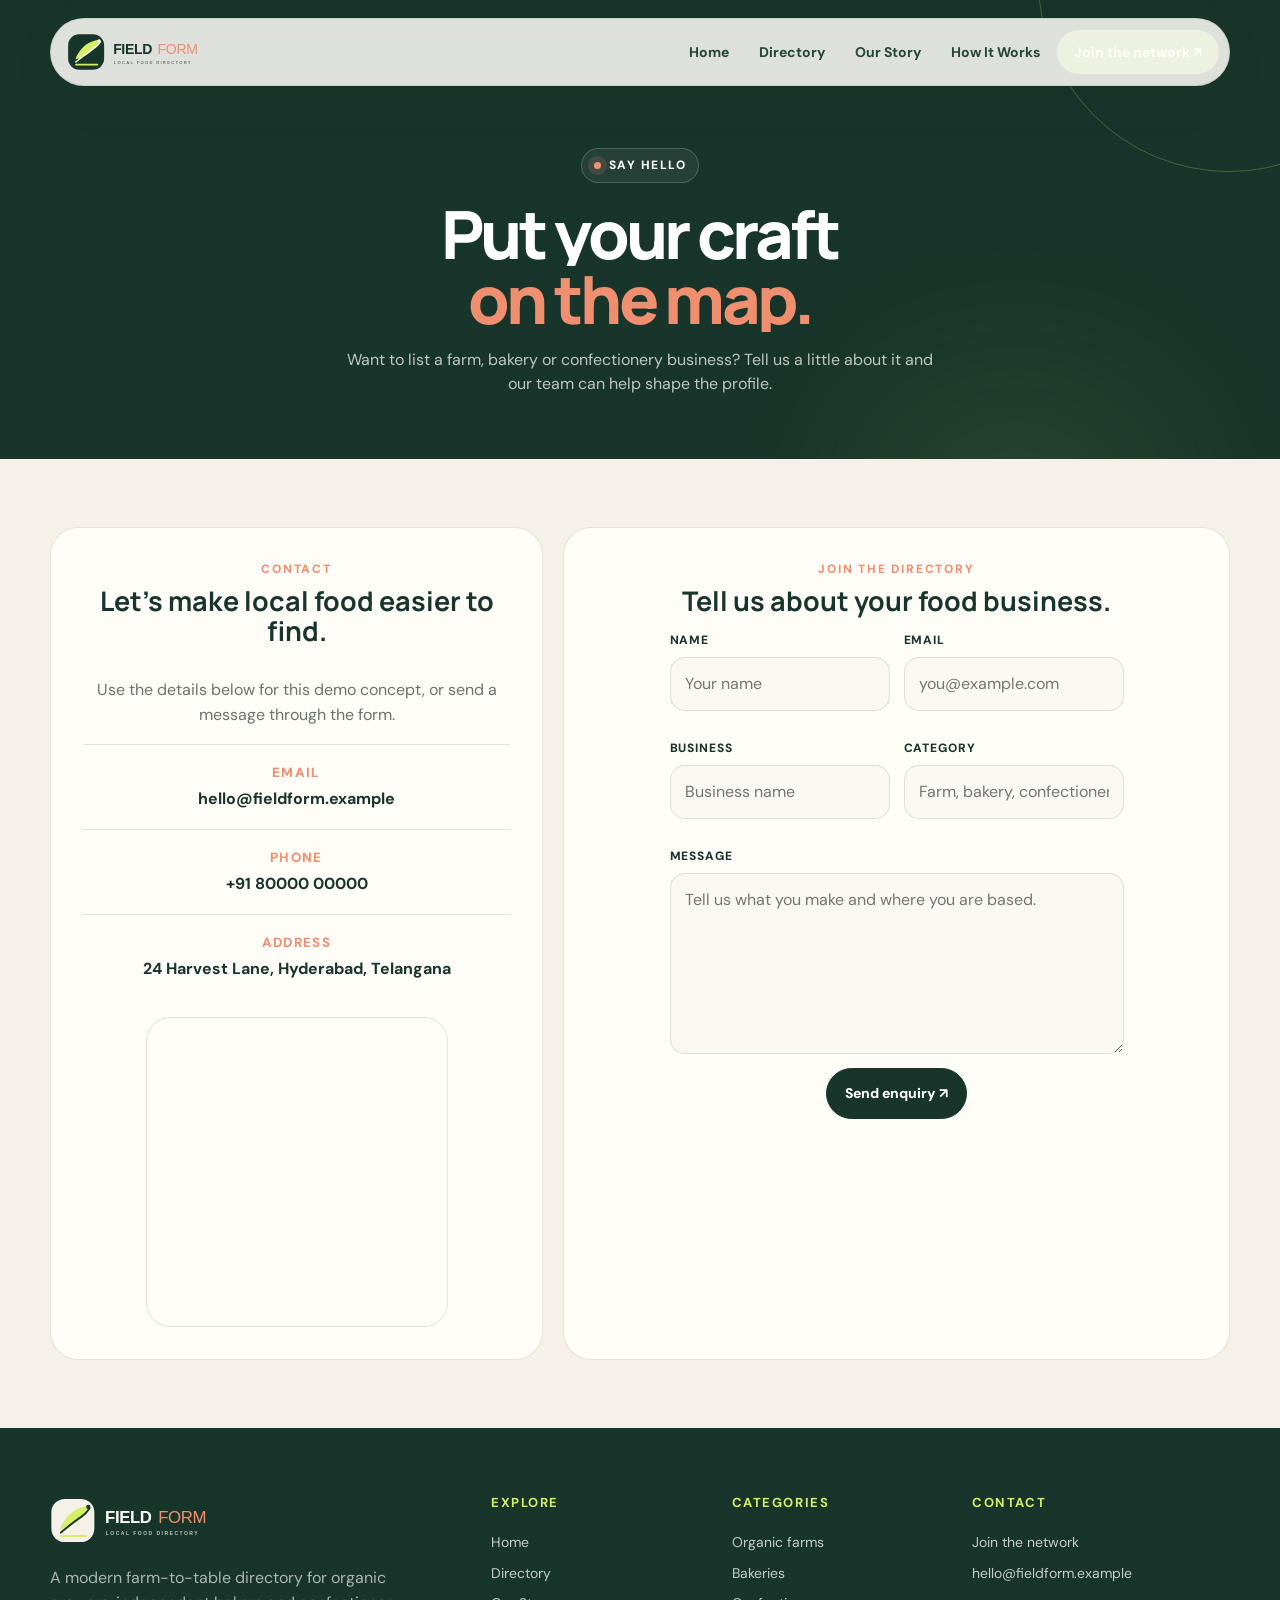
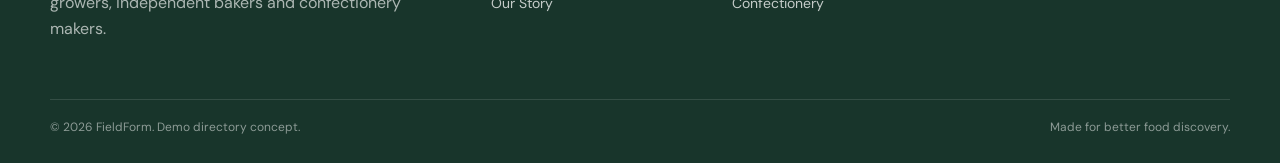
==== contact.html @ d1b9632f "first commit" ====
<!doctype html><html lang="en"><head><meta charset="utf-8"><meta name="viewport" content="width=device-width,initial-scale=1"><title>Contact — FieldForm</title><link rel="icon" href="assets/favicon.svg"><link rel="stylesheet" href="assets/css/style.css"></head><body><div class="progress"><span></span></div><nav class="nav"><a class="brand" href="index.html"><img src="assets/logo-nav.svg" alt="FieldForm — Local Food Directory"></a><div class="links"><a href="index.html">Home</a><a href="directory.html">Directory</a><a href="story.html">Our Story</a><a href="workflow.html">How It Works</a><a class="nav-cta active" href="contact.html">Join the network ↗</a></div><button class="menu">☰</button><div class="mobile-menu"><a href="index.html">Home</a><a href="directory.html">Directory</a><a href="story.html">Our Story</a><a href="workflow.html">How It Works</a><a href="contact.html">Join the network ↗</a></div></nav><header class="page-hero"><div class="wrap"><div class="eyebrow"><i></i> Say hello</div><h1><span class="line"><span class="word">Put your</span> <span class="word">craft</span></span><span class="line"><span class="word accent">on the map.</span></span></h1><p>Want to list a farm, bakery or confectionery business? Tell us a little about it and our team can help shape the profile.</p></div></header><main><section><div class="wrap contact-grid"><div class="contact-info reveal from-left"><div class="kicker">Contact</div><h2>Let's make local food easier to find.</h2><p>Use the details below for this demo concept, or send a message through the form.</p><div class="contact-item"><small>Email</small><strong>hello@fieldform.example</strong></div><div class="contact-item"><small>Phone</small><strong>+91 80000 00000</strong></div><div class="contact-item"><small>Address</small><strong>24 Harvest Lane, Hyderabad, Telangana</strong></div><div class="map"><iframe title="Map" src="https://www.openstreetmap.org/export/embed.html?bbox=78.390%2C17.370%2C78.510%2C17.470&amp;layer=mapnik"></iframe></div></div><div class="form reveal from-right"><div class="kicker">Join the directory</div><h2>Tell us about your food business.</h2><form data-demo><div class="form-grid"><div class="field"><label>Name</label><input required placeholder="Your name"></div><div class="field"><label>Email</label><input type="email" required placeholder="you@example.com"></div><div class="field"><label>Business</label><input required placeholder="Business name"></div><div class="field"><label>Category</label><input required placeholder="Farm, bakery, confectionery"></div><div class="field full"><label>Message</label><textarea rows="6" required placeholder="Tell us what you make and where you are based."></textarea></div></div><button class="btn btn-primary" type="submit">Send enquiry ↗</button><div class="form-note">Thanks — your demo enquiry has been captured.</div></form></div></div></div></section></main><footer class="footer"><div class="wrap footer-grid"><div><img class="footer-logo" src="assets/logo-footer.svg" alt="FieldForm — Local Food Directory"><p>A modern farm-to-table directory for organic growers, independent bakers and confectionery makers.</p></div><div><h3>Explore</h3><a href="index.html">Home</a><a href="directory.html">Directory</a><a href="story.html">Our Story</a></div><div><h3>Categories</h3><a href="directory.html">Organic farms</a><a href="directory.html">Bakeries</a><a href="directory.html">Confectionery</a></div><div><h3>Contact</h3><a href="contact.html">Join the network</a><a href="mailto:hello@fieldform.example">hello@fieldform.example</a></div></div><div class="wrap footer-bottom"><span>© 2026 FieldForm. Demo directory concept.</span><span>Made for better food discovery.</span></div></footer><script src="assets/js/app.js"></script></body></html>
---- assets/css/style.css ----
@import url('https://fonts.googleapis.com/css2?family=DM+Sans:wght@400;500;600;700&family=Manrope:wght@500;600;700;800&display=swap');
:root{--ink:#18352b;--ink2:#23463a;--paper:#f6f1e8;--paper2:#eee7da;--white:#fffdf8;--lime:#d7ef67;--coral:#ef8f70;--gold:#e5bd67;--muted:#68756d;--line:rgba(24,53,43,.13);--shadow:0 24px 70px rgba(28,48,39,.13);--radius:28px}*{box-sizing:border-box}html{scroll-behavior:smooth}body{margin:0;background:var(--paper);color:var(--ink);font-family:'DM Sans',sans-serif;font-size:16px;line-height:1.6;overflow-x:hidden}body:before{content:"";position:fixed;inset:0;pointer-events:none;opacity:.35;background-image:radial-gradient(rgba(24,53,43,.07) .7px,transparent .7px);background-size:14px 14px;z-index:-2}a{color:inherit;text-decoration:none}button,input,textarea{font:inherit}img{display:block;max-width:100%}.wrap{width:min(1180px,calc(100% - 40px));margin:auto}.progress{position:fixed;top:0;left:0;width:100%;height:3px;background:transparent;z-index:1000}.progress span{display:block;height:100%;width:0;background:var(--coral);transform-origin:left}.nav{position:fixed;top:18px;left:50%;transform:translateX(-50%);width:min(1180px,calc(100% - 28px));z-index:100;display:flex;align-items:center;justify-content:space-between;padding:9px 10px 9px 16px;background:rgba(255,253,248,.86);backdrop-filter:blur(18px);border:1px solid rgba(24,53,43,.1);border-radius:999px;box-shadow:0 14px 38px rgba(24,53,43,.1);transition:.35s ease}.nav.scrolled{top:10px;box-shadow:0 18px 45px rgba(24,53,43,.16)}.brand{display:flex;align-items:center;justify-content:flex-start;width:180px;height:48px;flex:none}.brand img{display:block;width:172px;height:39px;max-width:none;object-fit:contain;object-position:left center}.footer-logo{display:block;width:190px;height:auto;max-width:100%;object-fit:contain;margin-bottom:12px}.links{display:flex;align-items:center;gap:4px}.links a{position:relative;padding:10px 13px;border-radius:999px;font-size:14px;font-weight:700;color:var(--ink2);transition:.25s}.links a:after{content:"";position:absolute;left:14px;right:14px;bottom:5px;height:2px;background:var(--coral);transform:scaleX(0);transform-origin:center;transition:.25s}.links a:hover,.links a.active{background:#edf1df;color:var(--ink)}.links a:hover:after,.links a.active:after{transform:scaleX(1)}.nav-cta{background:var(--ink);color:var(--white)!important;padding:11px 17px!important}.nav-cta:hover{background:var(--coral)!important;color:#fff!important;transform:translateY(-2px)}.nav-cta:after{display:none}.menu{display:none;border:0;background:var(--ink);color:#fff;width:43px;height:43px;border-radius:50%;font-size:20px;cursor:pointer}.mobile-menu{display:none}.hero{min-height:760px;padding:150px 0 90px;position:relative;overflow:hidden}.hero-grid{display:grid;grid-template-columns:1.04fr .96fr;gap:70px;align-items:center}.eyebrow{display:inline-flex;align-items:center;gap:8px;padding:7px 12px;border:1px solid var(--line);border-radius:999px;background:rgba(255,255,255,.42);font-size:12px;font-weight:800;letter-spacing:.12em;text-transform:uppercase}.eyebrow i{width:7px;height:7px;border-radius:50%;background:var(--coral);box-shadow:0 0 0 6px rgba(239,143,112,.14);animation:pulse 1.8s infinite}.hero h1,.page-hero h1{font-family:Manrope,sans-serif;font-size:clamp(48px,6.1vw,82px);line-height:.98;letter-spacing:-.055em;margin:22px 0 22px;font-weight:800;max-width:720px}.hero h1 .line,.page-hero h1 .line{display:block;white-space:nowrap;overflow:hidden}.hero h1 .word,.page-hero h1 .word{display:inline-block;transform:translateY(115%) rotate(4deg);filter:blur(9px);animation:wordIn .9s cubic-bezier(.2,.75,.2,1) forwards}.hero h1 .word:nth-child(2){animation-delay:.1s}.hero h1 .word:nth-child(3){animation-delay:.2s}.hero h1 .word:nth-child(4){animation-delay:.3s}.hero h1 .word:nth-child(5){animation-delay:.4s}.accent{color:var(--coral)}.hero-copy{max-width:560px;color:var(--muted);font-size:18px}.hero-actions{display:flex;gap:12px;flex-wrap:wrap;margin-top:28px}.btn{display:inline-flex;align-items:center;justify-content:center;gap:10px;padding:13px 18px;border-radius:999px;border:1px solid var(--ink);font-weight:800;font-size:14px;transition:.25s;cursor:pointer}.btn-primary{background:var(--ink);color:#fff}.btn-primary:hover{transform:translateY(-3px);box-shadow:0 15px 30px rgba(24,53,43,.2)}.btn-light{background:transparent}.btn-light:hover{background:var(--white);transform:translateY(-3px)}.hero-visual{position:relative;min-height:520px}.hero-photo{position:absolute;right:0;top:0;width:min(490px,100%);height:520px;border-radius:48% 48% 26px 26px;overflow:hidden;box-shadow:var(--shadow);transform:rotate(2deg);animation:float 5.5s ease-in-out infinite}.hero-photo img{width:100%;height:100%;object-fit:cover}.hero-photo:after{content:"";position:absolute;inset:0;background:linear-gradient(135deg,rgba(24,53,43,.03),rgba(24,53,43,.2))}.orbit{position:absolute;border:1px solid rgba(24,53,43,.2);border-radius:50%;pointer-events:none}.orbit.one{width:550px;height:210px;right:-45px;top:130px;transform:rotate(-25deg);animation:spin 16s linear infinite}.orbit.two{width:420px;height:170px;right:25px;top:170px;transform:rotate(28deg);animation:spinReverse 11s linear infinite}.dot{position:absolute;width:12px;height:12px;background:var(--lime);border-radius:50%;box-shadow:0 0 0 8px rgba(215,239,103,.16);animation:drift 4s ease-in-out infinite}.dot.d1{right:42px;top:75px}.dot.d2{left:38px;bottom:100px;background:var(--coral);animation-delay:1s}.float-card{position:absolute;background:rgba(255,253,248,.9);backdrop-filter:blur(14px);border:1px solid rgba(24,53,43,.12);border-radius:20px;padding:15px 17px;box-shadow:0 18px 50px rgba(24,53,43,.14);z-index:3;animation:popFloat 4.5s ease-in-out infinite}.fc1{left:-15px;top:105px}.fc2{right:-5px;bottom:40px;animation-delay:1.2s}.float-card small{display:block;color:var(--muted);font-size:11px;text-transform:uppercase;letter-spacing:.1em}.float-card strong{display:block;margin-top:2px;font-size:18px}.ticker{background:var(--ink);color:var(--white);overflow:hidden;border-block:1px solid rgba(255,255,255,.08)}.ticker-track{width:max-content;display:flex;gap:45px;padding:13px 0;animation:marquee 24s linear infinite;font-size:12px;font-weight:800;letter-spacing:.14em;text-transform:uppercase}.ticker-track span{color:var(--lime)}section{padding:100px 0}.section-head{display:flex;align-items:end;justify-content:space-between;gap:30px;margin-bottom:38px}.kicker{font-size:12px;text-transform:uppercase;letter-spacing:.15em;font-weight:800;color:var(--coral);margin-bottom:7px}.section-head h2{font-family:Manrope,sans-serif;font-size:clamp(28px,3vw,42px);line-height:1.08;letter-spacing:-.035em;margin:0;white-space:nowrap}.section-head p{max-width:430px;margin:0;color:var(--muted)}.bento{display:grid;grid-template-columns:1.1fr .9fr .9fr;gap:18px}.card{background:var(--white);border:1px solid var(--line);border-radius:var(--radius);overflow:hidden;box-shadow:0 12px 40px rgba(24,53,43,.07);transition:transform .35s,box-shadow .35s}.card:hover{transform:translateY(-8px);box-shadow:var(--shadow)}.feature{grid-row:span 2;min-height:570px;position:relative;color:#fff;background:var(--ink)}.feature img{width:100%;height:100%;object-fit:cover;opacity:.82;transition:transform .7s}.feature:hover img{transform:scale(1.06)}.feature-content{position:absolute;inset:auto 25px 24px}.feature-content h3{font-family:Manrope;font-size:32px;line-height:1.08;margin:6px 0 10px}.feature-content p{margin:0;max-width:430px;color:rgba(255,255,255,.78)}.mini{padding:22px;min-height:275px}.mini img{height:150px;width:100%;object-fit:cover;border-radius:18px;margin-bottom:18px}.mini h3{font-family:Manrope;font-size:22px;line-height:1.15;margin:0 0 7px}.mini p{margin:0;color:var(--muted);font-size:14px}.band{background:var(--paper2)}.stats{display:grid;grid-template-columns:repeat(4,1fr);gap:14px}.stat{padding:24px;background:var(--white);border:1px solid var(--line);border-radius:22px}.stat strong{font-family:Manrope;font-size:42px;display:block}.stat span{color:var(--muted);font-size:13px}.split{display:grid;grid-template-columns:.95fr 1.05fr;gap:65px;align-items:center}.split-photo{border-radius:36px;overflow:hidden;min-height:520px;box-shadow:var(--shadow)}.split-photo img{width:100%;height:100%;object-fit:cover}.split-copy h2{font-family:Manrope;font-size:clamp(30px,3.5vw,48px);line-height:1.05;margin:0 0 18px;letter-spacing:-.04em}.split-copy p{color:var(--muted);max-width:600px}.checks{display:grid;gap:13px;margin:25px 0}.check{display:flex;gap:12px;align-items:flex-start}.check b{width:26px;height:26px;border-radius:50%;background:var(--lime);display:grid;place-items:center;font-size:13px;flex:none}.directory-grid{display:grid;grid-template-columns:repeat(3,1fr);gap:18px}.producer{background:var(--white);border:1px solid var(--line);border-radius:24px;overflow:hidden;transition:.35s}.producer:hover{transform:translateY(-8px)}.producer img{width:100%;height:235px;object-fit:cover;transition:.6s}.producer:hover img{transform:scale(1.05)}.producer-body{padding:19px}.tag{display:inline-block;padding:5px 9px;border-radius:999px;background:#edf1df;font-size:11px;font-weight:800;text-transform:uppercase;letter-spacing:.08em}.producer h3{font-family:Manrope;font-size:22px;margin:12px 0 5px}.producer p{color:var(--muted);font-size:14px;margin:0 0 14px}.meta{display:flex;justify-content:space-between;font-size:12px;color:var(--muted);padding-top:13px;border-top:1px solid var(--line)}.page-hero{padding:165px 0 75px;background:var(--ink);color:#fff;position:relative;overflow:hidden}.page-hero:before{content:"";position:absolute;width:520px;height:520px;border:1px solid rgba(215,239,103,.25);border-radius:50%;right:-120px;top:-250px;animation:spin 20s linear infinite}.page-hero:after{content:"";position:absolute;width:280px;height:280px;background:var(--lime);filter:blur(100px);opacity:.14;right:12%;bottom:-180px}.page-hero h1{max-width:850px}.page-hero p{max-width:640px;color:rgba(255,255,255,.72);font-size:18px}.page-hero .eyebrow{color:#fff;border-color:rgba(255,255,255,.18);background:rgba(255,255,255,.06)}.process{display:grid;grid-template-columns:repeat(4,1fr);gap:15px}.step{position:relative;padding:28px;background:var(--white);border:1px solid var(--line);border-radius:24px;min-height:250px;transition:.35s}.step:hover{transform:translateY(-8px) rotate(-1deg)}.step-no{font-family:Manrope;font-size:50px;color:var(--coral);line-height:1}.step h3{font-family:Manrope;font-size:20px;margin:22px 0 7px}.step p{margin:0;color:var(--muted);font-size:14px}.contact-grid{display:grid;grid-template-columns:.85fr 1.15fr;gap:25px}.contact-info,.form{background:var(--white);border:1px solid var(--line);border-radius:28px;padding:32px}.contact-info h2,.form h2{font-family:Manrope;font-size:30px;line-height:1.1;margin:0 0 15px}.contact-info p{color:var(--muted)}.contact-item{padding:17px 0;border-top:1px solid var(--line)}.contact-item small{display:block;color:var(--coral);font-weight:800;text-transform:uppercase;letter-spacing:.1em}.contact-item strong{display:block;margin-top:3px}.form-grid{display:grid;grid-template-columns:1fr 1fr;gap:14px}.field{display:grid;gap:7px;margin-bottom:14px}.field.full{grid-column:1/-1}.field label{font-size:12px;font-weight:800;text-transform:uppercase;letter-spacing:.08em}.field input,.field textarea{width:100%;border:1px solid var(--line);background:#faf8f2;border-radius:15px;padding:13px 14px;outline:none;color:var(--ink)}.field input:focus,.field textarea:focus{border-color:var(--coral);box-shadow:0 0 0 4px rgba(239,143,112,.12)}.map{margin-top:18px;border-radius:24px;overflow:hidden;border:1px solid var(--line);height:310px}.map iframe{width:100%;height:100%;border:0}.footer{background:var(--ink);color:#fff;padding:65px 0 25px}.footer-grid{display:grid;grid-template-columns:1.4fr .7fr .7fr .9fr;gap:40px}.footer-logo{width:175px}.footer p{color:rgba(255,255,255,.64);max-width:360px}.footer h3{font-size:13px;text-transform:uppercase;letter-spacing:.12em;color:var(--lime);margin:0 0 14px}.footer a{display:block;color:rgba(255,255,255,.75);padding:4px 0;font-size:14px}.footer a:hover{color:#fff}.footer-bottom{border-top:1px solid rgba(255,255,255,.12);margin-top:42px;padding-top:18px;display:flex;justify-content:space-between;color:rgba(255,255,255,.5);font-size:12px}.reveal{opacity:0;transform:translateY(28px);transition:opacity .75s ease,transform .75s cubic-bezier(.2,.7,.2,1)}.reveal.show{opacity:1;transform:none}.from-left{transform:translateX(-40px)}.from-right{transform:translateX(40px)}.show.from-left,.show.from-right{transform:none}.pop{animation:popIn .7s cubic-bezier(.2,.75,.2,1) both}.form-note{display:none;padding:11px 13px;background:#edf1df;border-radius:13px;margin-top:12px;font-size:13px}.form-note.show{display:block}@keyframes wordIn{to{transform:none;filter:none}}@keyframes float{0%,100%{transform:rotate(2deg) translateY(0)}50%{transform:rotate(0deg) translateY(-13px)}}@keyframes popFloat{0%,100%{transform:translateY(0) rotate(-1deg)}50%{transform:translateY(-11px) rotate(1deg)}}@keyframes drift{0%,100%{transform:translate(0,0)}50%{transform:translate(-22px,20px)}}@keyframes spin{to{transform:rotate(335deg)}}@keyframes spinReverse{to{transform:rotate(-332deg)}}@keyframes marquee{to{transform:translateX(-50%)}}@keyframes pulse{50%{box-shadow:0 0 0 11px rgba(239,143,112,.03)}}@keyframes popIn{from{opacity:0;transform:translateY(20px) scale(.94)}to{opacity:1;transform:none}}@media(max-width:950px){.links{display:none}.menu{display:block}.nav.open{border-radius:25px}.mobile-menu{display:none;position:absolute;top:68px;left:0;right:0;background:rgba(255,253,248,.97);backdrop-filter:blur(18px);padding:10px;border:1px solid var(--line);border-radius:22px;box-shadow:var(--shadow)}.mobile-menu.open{display:block}.mobile-menu a{display:block;padding:12px 14px;border-radius:13px;font-weight:700}.mobile-menu a:hover{background:#edf1df}.hero{padding-top:135px}.hero-grid,.split,.contact-grid{grid-template-columns:1fr}.hero-visual{min-height:510px}.hero-photo{left:50%;right:auto;transform:translateX(-50%) rotate(1deg);width:min(520px,92vw)}.orbit.one{left:50%;right:auto;transform:translateX(-50%) rotate(-25deg)}.orbit.two{left:50%;right:auto;transform:translateX(-50%) rotate(28deg)}.bento{grid-template-columns:1fr 1fr}.feature{grid-row:auto;grid-column:1/-1;min-height:480px}.directory-grid{grid-template-columns:1fr 1fr}.stats{grid-template-columns:1fr 1fr}.process{grid-template-columns:1fr 1fr}.footer-grid{grid-template-columns:1fr 1fr}.section-head{align-items:flex-start;flex-direction:column}.section-head h2{white-space:normal}}@media(max-width:620px){.wrap{width:min(100% - 26px,1180px)}.nav{top:9px}.brand img{width:128px}.hero{padding:120px 0 60px;min-height:auto}.hero h1,.page-hero h1{font-size:clamp(39px,12vw,58px);letter-spacing:-.05em}.hero h1 .line,.page-hero h1 .line{white-space:normal}.hero-copy{font-size:16px}.hero-visual{min-height:430px;margin-top:15px}.hero-photo{height:420px}.float-card{padding:11px 12px}.fc1{left:0;top:65px}.fc2{right:0;bottom:25px}.ticker-track{font-size:10px}.bento,.directory-grid,.stats,.process,.form-grid{grid-template-columns:1fr}.feature{min-height:410px}.mini{min-height:auto}.section-head h2{font-size:30px}.section-head p{font-size:14px}.split-photo{min-height:390px}.page-hero{padding:135px 0 65px}.page-hero h1{max-width:100%}.page-hero p{font-size:16px}.contact-info,.form{padding:23px}.footer-grid{grid-template-columns:1fr 1fr;gap:25px}.footer-grid>div:first-child{grid-column:1/-1}.footer-bottom{flex-direction:column;gap:7px}.footer-logo{width:150px}}
@media(prefers-reduced-motion:reduce){*,*:before,*:after{animation-duration:.01ms!important;animation-iteration-count:1!important;scroll-behavior:auto!important;transition-duration:.01ms!important}}

/* FINAL REFINEMENT — centered composition, compact non-home pages, safe typography */
.brand{display:flex;align-items:center;flex:0 0 auto;min-width:0}.brand img{width:156px;height:38px;display:block;object-fit:contain}.footer-logo{width:178px;height:auto;display:block;object-fit:contain}
.nav{gap:18px}.links{min-width:0}.links a{white-space:nowrap}
.hero h1,.page-hero h1{overflow:visible;max-width:100%;word-break:normal;overflow-wrap:normal}
.hero h1 .line,.page-hero h1 .line{display:block;white-space:nowrap}
/* Keep all non-home hero copy visually compact and centered */
.page-hero{text-align:center;padding:148px 0 62px}.page-hero .wrap{display:flex;flex-direction:column;align-items:center}.page-hero .eyebrow{margin-inline:auto}.page-hero h1{font-size:clamp(42px,5.2vw,70px);line-height:.98;max-width:760px;margin:18px auto 16px}.page-hero p{font-size:16px;line-height:1.55;margin:0 auto;max-width:600px}
.page-hero:before{width:380px;height:380px;right:-140px;top:-210px}.page-hero:after{width:220px;height:220px}
/* Center all non-home content while keeping form controls practical */
body:not(:has(.hero)) main{text-align:center}body:not(:has(.hero)) .section-head{justify-content:center;align-items:center;flex-direction:column;text-align:center;gap:10px;margin-bottom:30px}body:not(:has(.hero)) .section-head h2{white-space:nowrap;font-size:clamp(24px,2.6vw,34px)}body:not(:has(.hero)) .section-head p{max-width:560px;text-align:center;font-size:14px}
body:not(:has(.hero)) .producer-body{text-align:center}.producer-body .meta{justify-content:center;gap:24px}.producer h3{font-size:20px}.producer p{max-width:330px;margin:0 auto 14px}
body:not(:has(.hero)) .step{text-align:center}.step-no{display:block}.step p{max-width:270px;margin-inline:auto}
body:not(:has(.hero)) .contact-grid{text-align:center}.contact-info,.form{display:flex;flex-direction:column;align-items:center}.contact-info p{max-width:470px}.contact-item{width:100%}.form{width:100%}.form-grid{width:100%;text-align:left}.form .btn{align-self:center}.form h2,.contact-info h2{font-size:27px}
/* Smaller, consistent sections on non-home pages */
body:not(:has(.hero)) section{padding:68px 0}body:not(:has(.hero)) .contact-grid{gap:20px}body:not(:has(.hero)) .directory-grid{gap:16px}body:not(:has(.hero)) .producer img{height:210px}body:not(:has(.hero)) .process{gap:14px}
/* Home headings stay balanced rather than oversized */
.hero h1{font-size:clamp(46px,6vw,76px);line-height:.98}.hero-copy{max-width:560px}.hero-actions{display:flex;align-items:center;gap:10px;flex-wrap:wrap}
/* Prevent any text/card overflow */
h1,h2,h3,p,a,span,strong{overflow-wrap:break-word}.card,.producer,.step,.contact-info,.form{min-width:0}.card h3,.producer h3,.step h3,.section-head h2{overflow-wrap:normal;word-break:normal}
@media(max-width:950px){.brand img{width:145px;height:36px}.page-hero h1{font-size:clamp(40px,8vw,62px)}body:not(:has(.hero)) .section-head h2{white-space:normal}.page-hero .line{white-space:nowrap}}
@media(max-width:620px){.brand img{width:130px;height:34px}.footer-logo{width:158px}.nav{gap:8px;padding-left:12px}.page-hero{padding:125px 0 52px}.page-hero h1{font-size:clamp(36px,10.5vw,52px);line-height:1.02;max-width:100%}.page-hero .line{white-space:nowrap}.page-hero p{font-size:15px;max-width:330px}.page-hero:before{width:250px;height:250px;right:-130px;top:-130px}body:not(:has(.hero)) section{padding:54px 0}body:not(:has(.hero)) .section-head h2{font-size:26px}body:not(:has(.hero)) .section-head p{font-size:13px}.producer-body{padding:18px}.step{padding:23px}.contact-info,.form{padding:22px}}


/* Directory craft discovery */
.directory-discover{padding:72px 0;background:var(--paper2);border-top:1px solid var(--line)}
.center-head{align-items:center;text-align:center;justify-content:center;flex-direction:column;gap:10px;margin-bottom:28px}
.center-head h2{white-space:nowrap}
.center-head p{max-width:600px;text-align:center}
.craft-grid{display:grid;grid-template-columns:repeat(3,1fr);gap:16px}
.craft-card{position:relative;display:flex;flex-direction:column;justify-content:space-between;min-height:210px;padding:22px;background:var(--white);border:1px solid var(--line);border-radius:24px;box-shadow:0 10px 30px rgba(24,53,43,.06);overflow:hidden;transition:transform .35s ease,box-shadow .35s ease}
.craft-card:before{content:"";position:absolute;width:130px;height:130px;border-radius:50%;right:-48px;top:-48px;background:rgba(215,239,103,.32);transition:transform .5s ease}
.craft-card:hover{transform:translateY(-7px);box-shadow:var(--shadow)}
.craft-card:hover:before{transform:scale(1.45)}
.craft-icon{position:relative;z-index:1;width:40px;height:40px;border-radius:13px;display:grid;place-items:center;background:var(--ink);color:var(--lime);font:800 12px Manrope}
.craft-card div:nth-child(2){position:relative;z-index:1}
.craft-card span{display:block;margin:14px 0 5px;color:var(--coral);font-size:11px;font-weight:800;letter-spacing:.13em;text-transform:uppercase}
.craft-card h3{font:800 24px/1.12 Manrope;margin:0 0 7px;letter-spacing:-.025em}
.craft-card p{color:var(--muted);font-size:14px;line-height:1.5;margin:0;max-width:330px}
.craft-card>b{position:relative;z-index:1;align-self:flex-start;margin-top:16px;font-size:13px}
@media(max-width:900px){.brand{width:160px;height:44px}.brand img{width:154px;height:36px}}
@media(max-width:900px){.craft-grid{grid-template-columns:1fr 1fr}}
@media(max-width:620px){.brand{width:44px;height:44px}.brand img{width:39px;height:39px}.craft-grid{grid-template-columns:1fr}.directory-discover{padding:52px 0}.center-head h2{white-space:normal}}

/* Final logo lockup: symbol + FieldForm wordmark, never crop or overlap */
.brand img{width:188px;height:48px;max-width:100%;display:block;object-fit:contain;object-position:left center}
.footer-logo{width:215px;height:56px;max-width:100%;display:block;object-fit:contain;object-position:left center}
@media(max-width:620px){.brand img{width:158px;height:44px}.footer-logo{width:190px;height:52px}}
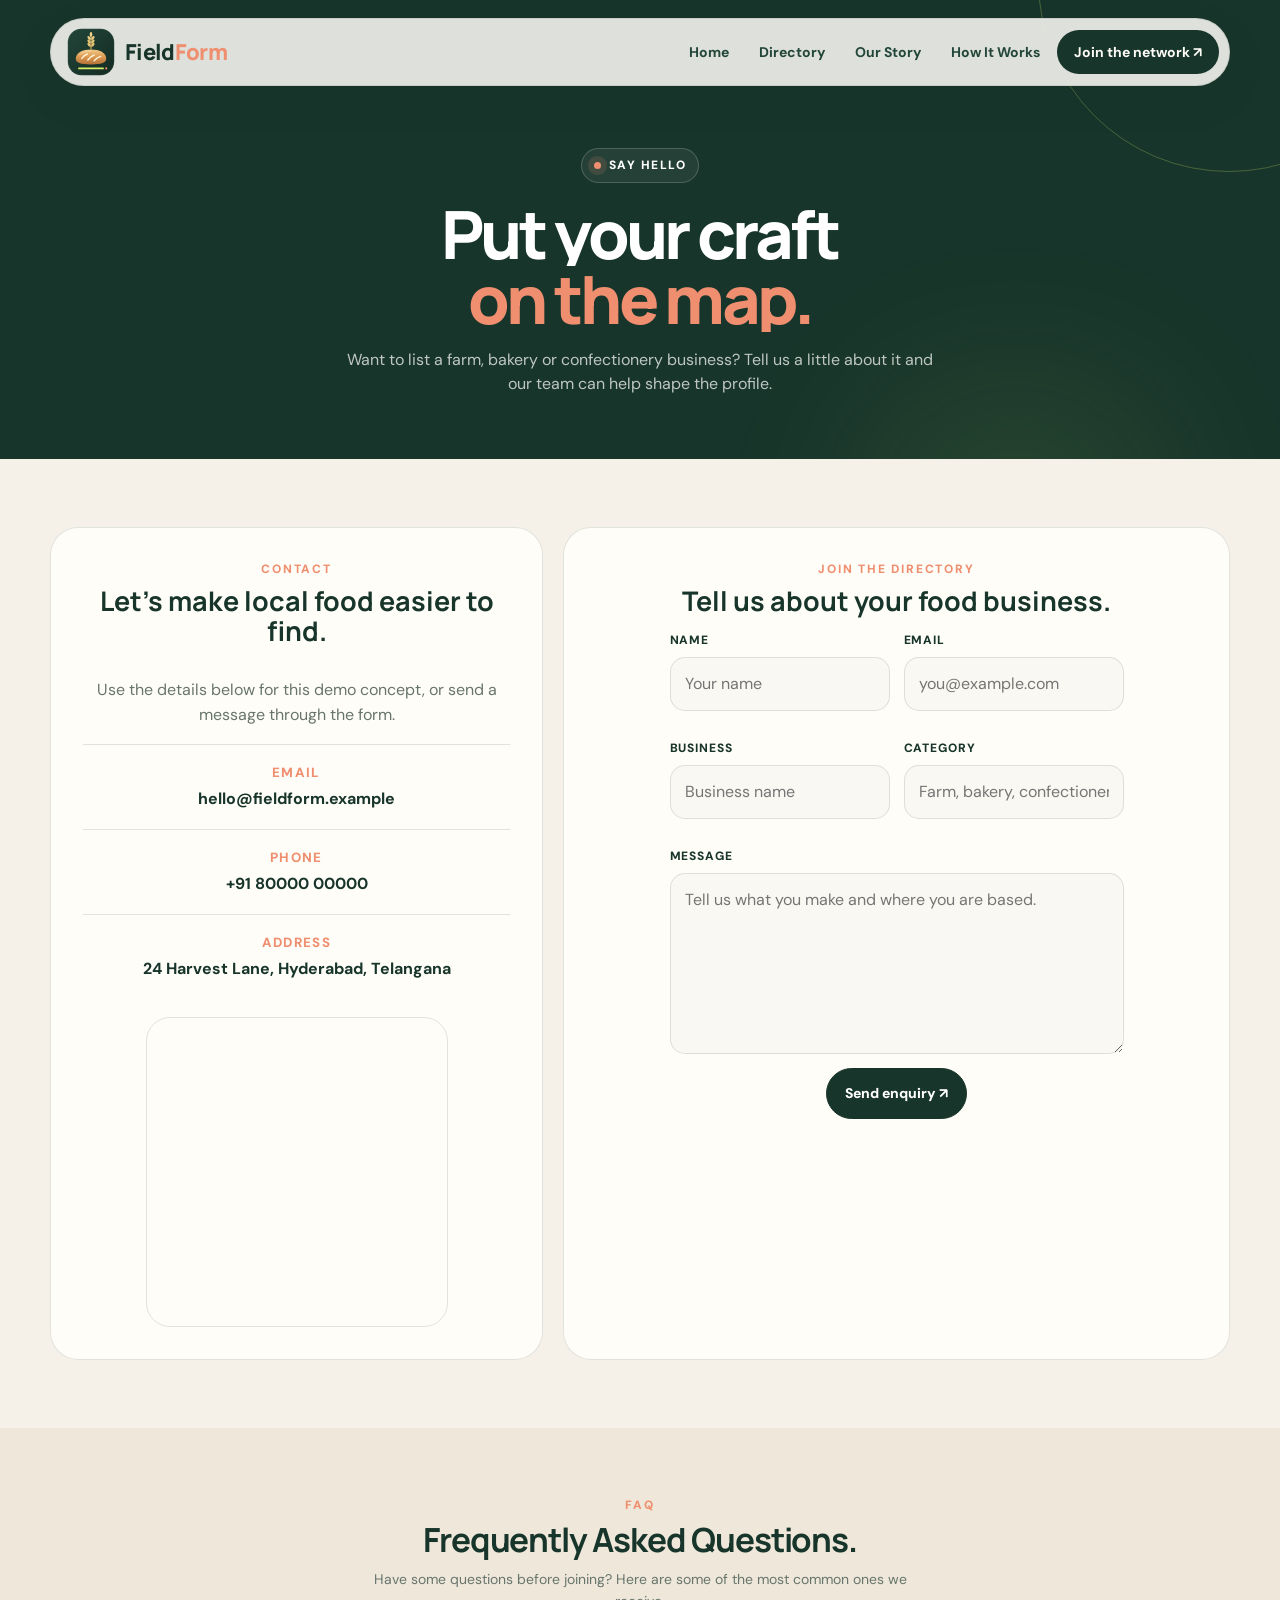
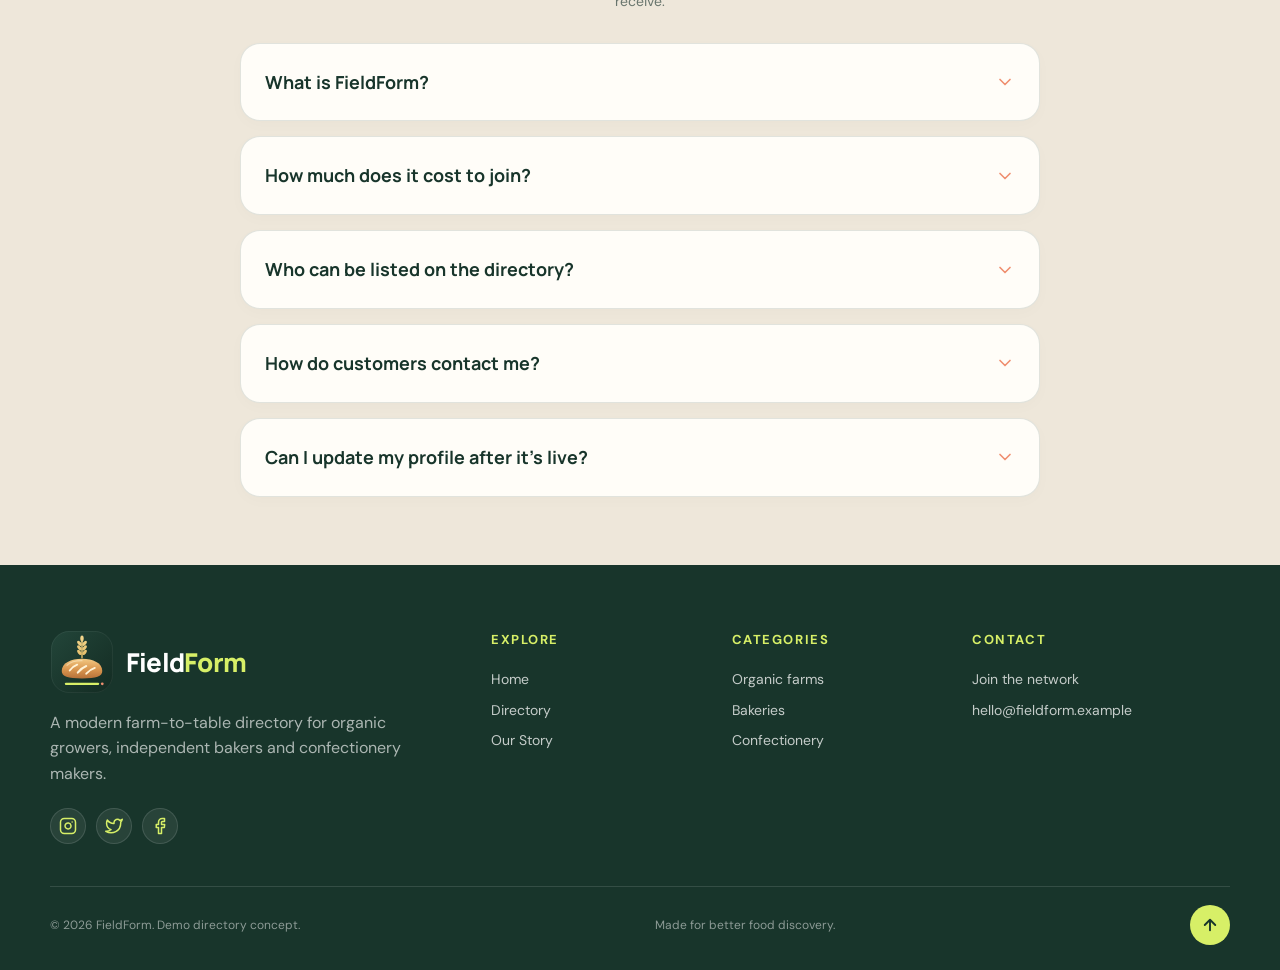
==== commit 39bc9bba: "second commit" ====
--- a/contact.html
+++ b/contact.html
@@ -1 +1 @@
-<!doctype html><html lang="en"><head><meta charset="utf-8"><meta name="viewport" content="width=device-width,initial-scale=1"><title>Contact — FieldForm</title><link rel="icon" href="assets/favicon.svg"><link rel="stylesheet" href="assets/css/style.css"></head><body><div class="progress"><span></span></div><nav class="nav"><a class="brand" href="index.html"><img src="assets/logo-nav.svg" alt="FieldForm — Local Food Directory"></a><div class="links"><a href="index.html">Home</a><a href="directory.html">Directory</a><a href="story.html">Our Story</a><a href="workflow.html">How It Works</a><a class="nav-cta active" href="contact.html">Join the network ↗</a></div><button class="menu">☰</button><div class="mobile-menu"><a href="index.html">Home</a><a href="directory.html">Directory</a><a href="story.html">Our Story</a><a href="workflow.html">How It Works</a><a href="contact.html">Join the network ↗</a></div></nav><header class="page-hero"><div class="wrap"><div class="eyebrow"><i></i> Say hello</div><h1><span class="line"><span class="word">Put your</span> <span class="word">craft</span></span><span class="line"><span class="word accent">on the map.</span></span></h1><p>Want to list a farm, bakery or confectionery business? Tell us a little about it and our team can help shape the profile.</p></div></header><main><section><div class="wrap contact-grid"><div class="contact-info reveal from-left"><div class="kicker">Contact</div><h2>Let's make local food easier to find.</h2><p>Use the details below for this demo concept, or send a message through the form.</p><div class="contact-item"><small>Email</small><strong>hello@fieldform.example</strong></div><div class="contact-item"><small>Phone</small><strong>+91 80000 00000</strong></div><div class="contact-item"><small>Address</small><strong>24 Harvest Lane, Hyderabad, Telangana</strong></div><div class="map"><iframe title="Map" src="https://www.openstreetmap.org/export/embed.html?bbox=78.390%2C17.370%2C78.510%2C17.470&amp;layer=mapnik"></iframe></div></div><div class="form reveal from-right"><div class="kicker">Join the directory</div><h2>Tell us about your food business.</h2><form data-demo><div class="form-grid"><div class="field"><label>Name</label><input required placeholder="Your name"></div><div class="field"><label>Email</label><input type="email" required placeholder="you@example.com"></div><div class="field"><label>Business</label><input required placeholder="Business name"></div><div class="field"><label>Category</label><input required placeholder="Farm, bakery, confectionery"></div><div class="field full"><label>Message</label><textarea rows="6" required placeholder="Tell us what you make and where you are based."></textarea></div></div><button class="btn btn-primary" type="submit">Send enquiry ↗</button><div class="form-note">Thanks — your demo enquiry has been captured.</div></form></div></div></div></section></main><footer class="footer"><div class="wrap footer-grid"><div><img class="footer-logo" src="assets/logo-footer.svg" alt="FieldForm — Local Food Directory"><p>A modern farm-to-table directory for organic growers, independent bakers and confectionery makers.</p></div><div><h3>Explore</h3><a href="index.html">Home</a><a href="directory.html">Directory</a><a href="story.html">Our Story</a></div><div><h3>Categories</h3><a href="directory.html">Organic farms</a><a href="directory.html">Bakeries</a><a href="directory.html">Confectionery</a></div><div><h3>Contact</h3><a href="contact.html">Join the network</a><a href="mailto:hello@fieldform.example">hello@fieldform.example</a></div></div><div class="wrap footer-bottom"><span>© 2026 FieldForm. Demo directory concept.</span><span>Made for better food discovery.</span></div></footer><script src="assets/js/app.js"></script></body></html>
+<!doctype html><html lang="en"><head><meta charset="utf-8"><meta name="viewport" content="width=device-width,initial-scale=1"><title>Contact — FieldForm</title><link rel="icon" href="assets/logo-mark.svg"><link rel="stylesheet" href="assets/css/style.css"></head><body><div class="progress"><span></span></div><nav class="nav"><a class="brand" href="index.html"><img src="assets/logo-mark.svg" alt="FieldForm — Local Food Directory"><span class="brand-name">Field<b>Form</b></span></a><div class="links"><a href="index.html">Home</a><a href="directory.html">Directory</a><a href="story.html">Our Story</a><a href="workflow.html">How It Works</a><a class="nav-cta active" href="contact.html">Join the network ↗</a></div><button class="menu">☰</button><div class="mobile-menu"><a href="index.html">Home</a><a href="directory.html">Directory</a><a href="story.html">Our Story</a><a href="workflow.html">How It Works</a><a href="contact.html">Join the network ↗</a></div></nav><header class="page-hero"><div class="wrap"><div class="eyebrow"><i></i> Say hello</div><h1><span class="line"><span class="word">Put your</span> <span class="word">craft</span></span><span class="line"><span class="word accent">on the map.</span></span></h1><p>Want to list a farm, bakery or confectionery business? Tell us a little about it and our team can help shape the profile.</p></div></header><main><section><div class="wrap contact-grid"><div class="contact-info reveal from-left"><div class="kicker">Contact</div><h2>Let's make local food easier to find.</h2><p>Use the details below for this demo concept, or send a message through the form.</p><div class="contact-item"><small>Email</small><strong>hello@fieldform.example</strong></div><div class="contact-item"><small>Phone</small><strong>+91 80000 00000</strong></div><div class="contact-item"><small>Address</small><strong>24 Harvest Lane, Hyderabad, Telangana</strong></div><div class="map"><iframe title="Map" src="https://www.openstreetmap.org/export/embed.html?bbox=78.390%2C17.370%2C78.510%2C17.470&amp;layer=mapnik"></iframe></div></div><div class="form reveal from-right"><div class="kicker">Join the directory</div><h2>Tell us about your food business.</h2><form data-demo><div class="form-grid"><div class="field"><label>Name</label><input required placeholder="Your name"></div><div class="field"><label>Email</label><input type="email" required placeholder="you@example.com"></div><div class="field"><label>Business</label><input required placeholder="Business name"></div><div class="field"><label>Category</label><input required placeholder="Farm, bakery, confectionery"></div><div class="field full"><label>Message</label><textarea rows="6" required placeholder="Tell us what you make and where you are based."></textarea></div></div><button class="btn btn-primary" type="submit">Send enquiry ↗</button><div class="form-note">Thanks — your demo enquiry has been captured.</div></form></div></div></div></section><section class="band"><div class="wrap"><div class="section-head reveal"><div><div class="kicker">FAQ</div><h2>Frequently Asked Questions.</h2></div><p>Have some questions before joining? Here are some of the most common ones we receive.</p></div><div class="faq-list reveal"><details class="faq-item"><summary>What is FieldForm? <svg class="faq-arrow" width="20" height="20" viewBox="0 0 24 24" fill="none" stroke="currentColor" stroke-width="2" stroke-linecap="round" stroke-linejoin="round"><path d="m6 9 6 6 6-6"/></svg></summary><div class="faq-content">FieldForm is a local food directory designed to connect shoppers with independent food producers like organic farmers, bakers, and confectioners.</div></details><details class="faq-item"><summary>How much does it cost to join? <svg class="faq-arrow" width="20" height="20" viewBox="0 0 24 24" fill="none" stroke="currentColor" stroke-width="2" stroke-linecap="round" stroke-linejoin="round"><path d="m6 9 6 6 6-6"/></svg></summary><div class="faq-content">Joining the directory as a producer is currently free for our beta launch. We want to help as many independent makers as possible.</div></details><details class="faq-item"><summary>Who can be listed on the directory? <svg class="faq-arrow" width="20" height="20" viewBox="0 0 24 24" fill="none" stroke="currentColor" stroke-width="2" stroke-linecap="round" stroke-linejoin="round"><path d="m6 9 6 6 6-6"/></svg></summary><div class="faq-content">We welcome organic farms, artisan bakeries, and small-batch confectioners who are committed to transparency and quality ingredients.</div></details><details class="faq-item"><summary>How do customers contact me? <svg class="faq-arrow" width="20" height="20" viewBox="0 0 24 24" fill="none" stroke="currentColor" stroke-width="2" stroke-linecap="round" stroke-linejoin="round"><path d="m6 9 6 6 6-6"/></svg></summary><div class="faq-content">Customers can reach out to you directly through the contact information provided on your dedicated profile page.</div></details><details class="faq-item"><summary>Can I update my profile after it's live? <svg class="faq-arrow" width="20" height="20" viewBox="0 0 24 24" fill="none" stroke="currentColor" stroke-width="2" stroke-linecap="round" stroke-linejoin="round"><path d="m6 9 6 6 6-6"/></svg></summary><div class="faq-content">Yes! You can email our team at any time to update your photos, product offerings, or operating hours.</div></details></div></div></section></main><footer class="footer"><div class="wrap footer-grid"><div><div class="footer-brand"><img class="footer-logo" src="assets/logo-mark.svg" alt="FieldForm — Local Food Directory"><span class="brand-name">Field<b>Form</b></span></div><p>A modern farm-to-table directory for organic growers, independent bakers and confectionery makers.</p><div class="social-links"><a href="#" aria-label="Instagram"><svg width="18" height="18" viewBox="0 0 24 24" fill="none" stroke="currentColor" stroke-width="2" stroke-linecap="round" stroke-linejoin="round"><rect x="2" y="2" width="20" height="20" rx="5" ry="5"></rect><path d="M16 11.37A4 4 0 1 1 12.63 8 4 4 0 0 1 16 11.37z"></path><line x1="17.5" y1="6.5" x2="17.51" y2="6.5"></line></svg></a><a href="#" aria-label="Twitter"><svg width="18" height="18" viewBox="0 0 24 24" fill="none" stroke="currentColor" stroke-width="2" stroke-linecap="round" stroke-linejoin="round"><path d="M23 3a10.9 10.9 0 0 1-3.14 1.53 4.48 4.48 0 0 0-7.86 3v1A10.66 10.66 0 0 1 3 4s-4 9 5 13a11.64 11.64 0 0 1-7 2c9 5 20 0 20-11.5a4.5 4.5 0 0 0-.08-.83A7.72 7.72 0 0 0 23 3z"></path></svg></a><a href="#" aria-label="Facebook"><svg width="18" height="18" viewBox="0 0 24 24" fill="none" stroke="currentColor" stroke-width="2" stroke-linecap="round" stroke-linejoin="round"><path d="M18 2h-3a5 5 0 0 0-5 5v3H7v4h3v8h4v-8h3.81l.39-4h-4.2V7a1 1 0 0 1 1-1h3z"></path></svg></a></div></div><div><h3>Explore</h3><a href="index.html">Home</a><a href="directory.html">Directory</a><a href="story.html">Our Story</a></div><div><h3>Categories</h3><a href="directory.html">Organic farms</a><a href="directory.html">Bakeries</a><a href="directory.html">Confectionery</a></div><div><h3>Contact</h3><a href="contact.html">Join the network</a><a href="mailto:hello@fieldform.example">hello@fieldform.example</a></div></div><div class="wrap footer-bottom"><span>© 2026 FieldForm. Demo directory concept.</span><span>Made for better food discovery.</span><button class="back-to-top" onclick="window.scrollTo({top: 0, behavior: 'smooth'})" aria-label="Drop to top"><svg width="18" height="18" viewBox="0 0 24 24" fill="none" stroke="currentColor" stroke-width="2.5" stroke-linecap="round" stroke-linejoin="round"><path d="M12 19V5M5 12l7-7 7 7"/></svg></button></div></footer><script src="assets/js/app.js"></script></body></html>
--- a/assets/css/style.css
+++ b/assets/css/style.css
@@ -1,5 +1,5 @@
 @import url('https://fonts.googleapis.com/css2?family=DM+Sans:wght@400;500;600;700&family=Manrope:wght@500;600;700;800&display=swap');
-:root{--ink:#18352b;--ink2:#23463a;--paper:#f6f1e8;--paper2:#eee7da;--white:#fffdf8;--lime:#d7ef67;--coral:#ef8f70;--gold:#e5bd67;--muted:#68756d;--line:rgba(24,53,43,.13);--shadow:0 24px 70px rgba(28,48,39,.13);--radius:28px}*{box-sizing:border-box}html{scroll-behavior:smooth}body{margin:0;background:var(--paper);color:var(--ink);font-family:'DM Sans',sans-serif;font-size:16px;line-height:1.6;overflow-x:hidden}body:before{content:"";position:fixed;inset:0;pointer-events:none;opacity:.35;background-image:radial-gradient(rgba(24,53,43,.07) .7px,transparent .7px);background-size:14px 14px;z-index:-2}a{color:inherit;text-decoration:none}button,input,textarea{font:inherit}img{display:block;max-width:100%}.wrap{width:min(1180px,calc(100% - 40px));margin:auto}.progress{position:fixed;top:0;left:0;width:100%;height:3px;background:transparent;z-index:1000}.progress span{display:block;height:100%;width:0;background:var(--coral);transform-origin:left}.nav{position:fixed;top:18px;left:50%;transform:translateX(-50%);width:min(1180px,calc(100% - 28px));z-index:100;display:flex;align-items:center;justify-content:space-between;padding:9px 10px 9px 16px;background:rgba(255,253,248,.86);backdrop-filter:blur(18px);border:1px solid rgba(24,53,43,.1);border-radius:999px;box-shadow:0 14px 38px rgba(24,53,43,.1);transition:.35s ease}.nav.scrolled{top:10px;box-shadow:0 18px 45px rgba(24,53,43,.16)}.brand{display:flex;align-items:center;justify-content:flex-start;width:180px;height:48px;flex:none}.brand img{display:block;width:172px;height:39px;max-width:none;object-fit:contain;object-position:left center}.footer-logo{display:block;width:190px;height:auto;max-width:100%;object-fit:contain;margin-bottom:12px}.links{display:flex;align-items:center;gap:4px}.links a{position:relative;padding:10px 13px;border-radius:999px;font-size:14px;font-weight:700;color:var(--ink2);transition:.25s}.links a:after{content:"";position:absolute;left:14px;right:14px;bottom:5px;height:2px;background:var(--coral);transform:scaleX(0);transform-origin:center;transition:.25s}.links a:hover,.links a.active{background:#edf1df;color:var(--ink)}.links a:hover:after,.links a.active:after{transform:scaleX(1)}.nav-cta{background:var(--ink);color:var(--white)!important;padding:11px 17px!important}.nav-cta:hover{background:var(--coral)!important;color:#fff!important;transform:translateY(-2px)}.nav-cta:after{display:none}.menu{display:none;border:0;background:var(--ink);color:#fff;width:43px;height:43px;border-radius:50%;font-size:20px;cursor:pointer}.mobile-menu{display:none}.hero{min-height:760px;padding:150px 0 90px;position:relative;overflow:hidden}.hero-grid{display:grid;grid-template-columns:1.04fr .96fr;gap:70px;align-items:center}.eyebrow{display:inline-flex;align-items:center;gap:8px;padding:7px 12px;border:1px solid var(--line);border-radius:999px;background:rgba(255,255,255,.42);font-size:12px;font-weight:800;letter-spacing:.12em;text-transform:uppercase}.eyebrow i{width:7px;height:7px;border-radius:50%;background:var(--coral);box-shadow:0 0 0 6px rgba(239,143,112,.14);animation:pulse 1.8s infinite}.hero h1,.page-hero h1{font-family:Manrope,sans-serif;font-size:clamp(48px,6.1vw,82px);line-height:.98;letter-spacing:-.055em;margin:22px 0 22px;font-weight:800;max-width:720px}.hero h1 .line,.page-hero h1 .line{display:block;white-space:nowrap;overflow:hidden}.hero h1 .word,.page-hero h1 .word{display:inline-block;transform:translateY(115%) rotate(4deg);filter:blur(9px);animation:wordIn .9s cubic-bezier(.2,.75,.2,1) forwards}.hero h1 .word:nth-child(2){animation-delay:.1s}.hero h1 .word:nth-child(3){animation-delay:.2s}.hero h1 .word:nth-child(4){animation-delay:.3s}.hero h1 .word:nth-child(5){animation-delay:.4s}.accent{color:var(--coral)}.hero-copy{max-width:560px;color:var(--muted);font-size:18px}.hero-actions{display:flex;gap:12px;flex-wrap:wrap;margin-top:28px}.btn{display:inline-flex;align-items:center;justify-content:center;gap:10px;padding:13px 18px;border-radius:999px;border:1px solid var(--ink);font-weight:800;font-size:14px;transition:.25s;cursor:pointer}.btn-primary{background:var(--ink);color:#fff}.btn-primary:hover{transform:translateY(-3px);box-shadow:0 15px 30px rgba(24,53,43,.2)}.btn-light{background:transparent}.btn-light:hover{background:var(--white);transform:translateY(-3px)}.hero-visual{position:relative;min-height:520px}.hero-photo{position:absolute;right:0;top:0;width:min(490px,100%);height:520px;border-radius:48% 48% 26px 26px;overflow:hidden;box-shadow:var(--shadow);transform:rotate(2deg);animation:float 5.5s ease-in-out infinite}.hero-photo img{width:100%;height:100%;object-fit:cover}.hero-photo:after{content:"";position:absolute;inset:0;background:linear-gradient(135deg,rgba(24,53,43,.03),rgba(24,53,43,.2))}.orbit{position:absolute;border:1px solid rgba(24,53,43,.2);border-radius:50%;pointer-events:none}.orbit.one{width:550px;height:210px;right:-45px;top:130px;transform:rotate(-25deg);animation:spin 16s linear infinite}.orbit.two{width:420px;height:170px;right:25px;top:170px;transform:rotate(28deg);animation:spinReverse 11s linear infinite}.dot{position:absolute;width:12px;height:12px;background:var(--lime);border-radius:50%;box-shadow:0 0 0 8px rgba(215,239,103,.16);animation:drift 4s ease-in-out infinite}.dot.d1{right:42px;top:75px}.dot.d2{left:38px;bottom:100px;background:var(--coral);animation-delay:1s}.float-card{position:absolute;background:rgba(255,253,248,.9);backdrop-filter:blur(14px);border:1px solid rgba(24,53,43,.12);border-radius:20px;padding:15px 17px;box-shadow:0 18px 50px rgba(24,53,43,.14);z-index:3;animation:popFloat 4.5s ease-in-out infinite}.fc1{left:-15px;top:105px}.fc2{right:-5px;bottom:40px;animation-delay:1.2s}.float-card small{display:block;color:var(--muted);font-size:11px;text-transform:uppercase;letter-spacing:.1em}.float-card strong{display:block;margin-top:2px;font-size:18px}.ticker{background:var(--ink);color:var(--white);overflow:hidden;border-block:1px solid rgba(255,255,255,.08)}.ticker-track{width:max-content;display:flex;gap:45px;padding:13px 0;animation:marquee 24s linear infinite;font-size:12px;font-weight:800;letter-spacing:.14em;text-transform:uppercase}.ticker-track span{color:var(--lime)}section{padding:100px 0}.section-head{display:flex;align-items:end;justify-content:space-between;gap:30px;margin-bottom:38px}.kicker{font-size:12px;text-transform:uppercase;letter-spacing:.15em;font-weight:800;color:var(--coral);margin-bottom:7px}.section-head h2{font-family:Manrope,sans-serif;font-size:clamp(28px,3vw,42px);line-height:1.08;letter-spacing:-.035em;margin:0;white-space:nowrap}.section-head p{max-width:430px;margin:0;color:var(--muted)}.bento{display:grid;grid-template-columns:1.1fr .9fr .9fr;gap:18px}.card{background:var(--white);border:1px solid var(--line);border-radius:var(--radius);overflow:hidden;box-shadow:0 12px 40px rgba(24,53,43,.07);transition:transform .35s,box-shadow .35s}.card:hover{transform:translateY(-8px);box-shadow:var(--shadow)}.feature{grid-row:span 2;min-height:570px;position:relative;color:#fff;background:var(--ink)}.feature img{width:100%;height:100%;object-fit:cover;opacity:.82;transition:transform .7s}.feature:hover img{transform:scale(1.06)}.feature-content{position:absolute;inset:auto 25px 24px}.feature-content h3{font-family:Manrope;font-size:32px;line-height:1.08;margin:6px 0 10px}.feature-content p{margin:0;max-width:430px;color:rgba(255,255,255,.78)}.mini{padding:22px;min-height:275px}.mini img{height:150px;width:100%;object-fit:cover;border-radius:18px;margin-bottom:18px}.mini h3{font-family:Manrope;font-size:22px;line-height:1.15;margin:0 0 7px}.mini p{margin:0;color:var(--muted);font-size:14px}.band{background:var(--paper2)}.stats{display:grid;grid-template-columns:repeat(4,1fr);gap:14px}.stat{padding:24px;background:var(--white);border:1px solid var(--line);border-radius:22px}.stat strong{font-family:Manrope;font-size:42px;display:block}.stat span{color:var(--muted);font-size:13px}.split{display:grid;grid-template-columns:.95fr 1.05fr;gap:65px;align-items:center}.split-photo{border-radius:36px;overflow:hidden;min-height:520px;box-shadow:var(--shadow)}.split-photo img{width:100%;height:100%;object-fit:cover}.split-copy h2{font-family:Manrope;font-size:clamp(30px,3.5vw,48px);line-height:1.05;margin:0 0 18px;letter-spacing:-.04em}.split-copy p{color:var(--muted);max-width:600px}.checks{display:grid;gap:13px;margin:25px 0}.check{display:flex;gap:12px;align-items:flex-start}.check b{width:26px;height:26px;border-radius:50%;background:var(--lime);display:grid;place-items:center;font-size:13px;flex:none}.directory-grid{display:grid;grid-template-columns:repeat(3,1fr);gap:18px}.producer{background:var(--white);border:1px solid var(--line);border-radius:24px;overflow:hidden;transition:.35s}.producer:hover{transform:translateY(-8px)}.producer img{width:100%;height:235px;object-fit:cover;transition:.6s}.producer:hover img{transform:scale(1.05)}.producer-body{padding:19px}.tag{display:inline-block;padding:5px 9px;border-radius:999px;background:#edf1df;font-size:11px;font-weight:800;text-transform:uppercase;letter-spacing:.08em}.producer h3{font-family:Manrope;font-size:22px;margin:12px 0 5px}.producer p{color:var(--muted);font-size:14px;margin:0 0 14px}.meta{display:flex;justify-content:space-between;font-size:12px;color:var(--muted);padding-top:13px;border-top:1px solid var(--line)}.page-hero{padding:165px 0 75px;background:var(--ink);color:#fff;position:relative;overflow:hidden}.page-hero:before{content:"";position:absolute;width:520px;height:520px;border:1px solid rgba(215,239,103,.25);border-radius:50%;right:-120px;top:-250px;animation:spin 20s linear infinite}.page-hero:after{content:"";position:absolute;width:280px;height:280px;background:var(--lime);filter:blur(100px);opacity:.14;right:12%;bottom:-180px}.page-hero h1{max-width:850px}.page-hero p{max-width:640px;color:rgba(255,255,255,.72);font-size:18px}.page-hero .eyebrow{color:#fff;border-color:rgba(255,255,255,.18);background:rgba(255,255,255,.06)}.process{display:grid;grid-template-columns:repeat(4,1fr);gap:15px}.step{position:relative;padding:28px;background:var(--white);border:1px solid var(--line);border-radius:24px;min-height:250px;transition:.35s}.step:hover{transform:translateY(-8px) rotate(-1deg)}.step-no{font-family:Manrope;font-size:50px;color:var(--coral);line-height:1}.step h3{font-family:Manrope;font-size:20px;margin:22px 0 7px}.step p{margin:0;color:var(--muted);font-size:14px}.contact-grid{display:grid;grid-template-columns:.85fr 1.15fr;gap:25px}.contact-info,.form{background:var(--white);border:1px solid var(--line);border-radius:28px;padding:32px}.contact-info h2,.form h2{font-family:Manrope;font-size:30px;line-height:1.1;margin:0 0 15px}.contact-info p{color:var(--muted)}.contact-item{padding:17px 0;border-top:1px solid var(--line)}.contact-item small{display:block;color:var(--coral);font-weight:800;text-transform:uppercase;letter-spacing:.1em}.contact-item strong{display:block;margin-top:3px}.form-grid{display:grid;grid-template-columns:1fr 1fr;gap:14px}.field{display:grid;gap:7px;margin-bottom:14px}.field.full{grid-column:1/-1}.field label{font-size:12px;font-weight:800;text-transform:uppercase;letter-spacing:.08em}.field input,.field textarea{width:100%;border:1px solid var(--line);background:#faf8f2;border-radius:15px;padding:13px 14px;outline:none;color:var(--ink)}.field input:focus,.field textarea:focus{border-color:var(--coral);box-shadow:0 0 0 4px rgba(239,143,112,.12)}.map{margin-top:18px;border-radius:24px;overflow:hidden;border:1px solid var(--line);height:310px}.map iframe{width:100%;height:100%;border:0}.footer{background:var(--ink);color:#fff;padding:65px 0 25px}.footer-grid{display:grid;grid-template-columns:1.4fr .7fr .7fr .9fr;gap:40px}.footer-logo{width:175px}.footer p{color:rgba(255,255,255,.64);max-width:360px}.footer h3{font-size:13px;text-transform:uppercase;letter-spacing:.12em;color:var(--lime);margin:0 0 14px}.footer a{display:block;color:rgba(255,255,255,.75);padding:4px 0;font-size:14px}.footer a:hover{color:#fff}.footer-bottom{border-top:1px solid rgba(255,255,255,.12);margin-top:42px;padding-top:18px;display:flex;justify-content:space-between;color:rgba(255,255,255,.5);font-size:12px}.reveal{opacity:0;transform:translateY(28px);transition:opacity .75s ease,transform .75s cubic-bezier(.2,.7,.2,1)}.reveal.show{opacity:1;transform:none}.from-left{transform:translateX(-40px)}.from-right{transform:translateX(40px)}.show.from-left,.show.from-right{transform:none}.pop{animation:popIn .7s cubic-bezier(.2,.75,.2,1) both}.form-note{display:none;padding:11px 13px;background:#edf1df;border-radius:13px;margin-top:12px;font-size:13px}.form-note.show{display:block}@keyframes wordIn{to{transform:none;filter:none}}@keyframes float{0%,100%{transform:rotate(2deg) translateY(0)}50%{transform:rotate(0deg) translateY(-13px)}}@keyframes popFloat{0%,100%{transform:translateY(0) rotate(-1deg)}50%{transform:translateY(-11px) rotate(1deg)}}@keyframes drift{0%,100%{transform:translate(0,0)}50%{transform:translate(-22px,20px)}}@keyframes spin{to{transform:rotate(335deg)}}@keyframes spinReverse{to{transform:rotate(-332deg)}}@keyframes marquee{to{transform:translateX(-50%)}}@keyframes pulse{50%{box-shadow:0 0 0 11px rgba(239,143,112,.03)}}@keyframes popIn{from{opacity:0;transform:translateY(20px) scale(.94)}to{opacity:1;transform:none}}@media(max-width:950px){.links{display:none}.menu{display:block}.nav.open{border-radius:25px}.mobile-menu{display:none;position:absolute;top:68px;left:0;right:0;background:rgba(255,253,248,.97);backdrop-filter:blur(18px);padding:10px;border:1px solid var(--line);border-radius:22px;box-shadow:var(--shadow)}.mobile-menu.open{display:block}.mobile-menu a{display:block;padding:12px 14px;border-radius:13px;font-weight:700}.mobile-menu a:hover{background:#edf1df}.hero{padding-top:135px}.hero-grid,.split,.contact-grid{grid-template-columns:1fr}.hero-visual{min-height:510px}.hero-photo{left:50%;right:auto;transform:translateX(-50%) rotate(1deg);width:min(520px,92vw)}.orbit.one{left:50%;right:auto;transform:translateX(-50%) rotate(-25deg)}.orbit.two{left:50%;right:auto;transform:translateX(-50%) rotate(28deg)}.bento{grid-template-columns:1fr 1fr}.feature{grid-row:auto;grid-column:1/-1;min-height:480px}.directory-grid{grid-template-columns:1fr 1fr}.stats{grid-template-columns:1fr 1fr}.process{grid-template-columns:1fr 1fr}.footer-grid{grid-template-columns:1fr 1fr}.section-head{align-items:flex-start;flex-direction:column}.section-head h2{white-space:normal}}@media(max-width:620px){.wrap{width:min(100% - 26px,1180px)}.nav{top:9px}.brand img{width:128px}.hero{padding:120px 0 60px;min-height:auto}.hero h1,.page-hero h1{font-size:clamp(39px,12vw,58px);letter-spacing:-.05em}.hero h1 .line,.page-hero h1 .line{white-space:normal}.hero-copy{font-size:16px}.hero-visual{min-height:430px;margin-top:15px}.hero-photo{height:420px}.float-card{padding:11px 12px}.fc1{left:0;top:65px}.fc2{right:0;bottom:25px}.ticker-track{font-size:10px}.bento,.directory-grid,.stats,.process,.form-grid{grid-template-columns:1fr}.feature{min-height:410px}.mini{min-height:auto}.section-head h2{font-size:30px}.section-head p{font-size:14px}.split-photo{min-height:390px}.page-hero{padding:135px 0 65px}.page-hero h1{max-width:100%}.page-hero p{font-size:16px}.contact-info,.form{padding:23px}.footer-grid{grid-template-columns:1fr 1fr;gap:25px}.footer-grid>div:first-child{grid-column:1/-1}.footer-bottom{flex-direction:column;gap:7px}.footer-logo{width:150px}}
+:root{--ink:#18352b;--ink2:#23463a;--paper:#f6f1e8;--paper2:#eee7da;--white:#fffdf8;--lime:#d7ef67;--coral:#ef8f70;--gold:#e5bd67;--muted:#68756d;--line:rgba(24,53,43,.13);--shadow:0 24px 70px rgba(28,48,39,.13);--radius:28px}*{box-sizing:border-box}html{scroll-behavior:smooth}body{margin:0;background:var(--paper);color:var(--ink);font-family:'DM Sans',sans-serif;font-size:16px;line-height:1.6;overflow-x:hidden}body:before{content:"";position:fixed;inset:0;pointer-events:none;opacity:.35;background-image:radial-gradient(rgba(24,53,43,.07) .7px,transparent .7px);background-size:14px 14px;z-index:-2}a{color:inherit;text-decoration:none}button,input,textarea{font:inherit}img{display:block;max-width:100%}.wrap{width:min(1180px,calc(100% - 40px));margin:auto}.progress{position:fixed;top:0;left:0;width:100%;height:3px;background:transparent;z-index:1000}.progress span{display:block;height:100%;width:0;background:var(--coral);transform-origin:left}.nav{position:fixed;top:18px;left:50%;transform:translateX(-50%);width:min(1180px,calc(100% - 28px));z-index:100;display:flex;align-items:center;justify-content:space-between;padding:9px 10px 9px 16px;background:rgba(255,253,248,.86);backdrop-filter:blur(18px);border:1px solid rgba(24,53,43,.1);border-radius:999px;box-shadow:0 14px 38px rgba(24,53,43,.1);transition:.35s ease}.nav.scrolled{top:10px;box-shadow:0 18px 45px rgba(24,53,43,.16)}.brand{display:flex;align-items:center;justify-content:flex-start;width:180px;height:48px;flex:none}.brand img{display:block;width:172px;height:39px;max-width:none;object-fit:contain;object-position:left center}.footer-logo{display:block;width:190px;height:auto;max-width:100%;object-fit:contain;margin-bottom:12px}.links{display:flex;align-items:center;gap:4px}.links a{position:relative;padding:10px 13px;border-radius:999px;font-size:14px;font-weight:700;color:var(--ink2);transition:.25s}.links a:after{content:"";position:absolute;left:14px;right:14px;bottom:5px;height:2px;background:var(--coral);transform:scaleX(0);transform-origin:center;transition:.25s}.links a:hover,.links a.active{background:#edf1df;color:var(--ink)}.links a:hover:after,.links a.active:after{transform:scaleX(1)}.nav-cta{background:var(--ink);color:var(--white)!important;padding:11px 17px!important}.nav-cta:hover{background:var(--coral)!important;color:#fff!important;transform:translateY(-2px)}.nav-cta:after{display:none}.menu{display:none;border:0;background:var(--ink);color:#fff;width:43px;height:43px;border-radius:50%;font-size:20px;cursor:pointer}.mobile-menu{display:none}.hero{min-height:760px;padding:150px 0 90px;position:relative;overflow:hidden}.hero-grid{display:grid;grid-template-columns:1.04fr .96fr;gap:70px;align-items:center}.eyebrow{display:inline-flex;align-items:center;gap:8px;padding:7px 12px;border:1px solid var(--line);border-radius:999px;background:rgba(255,255,255,.42);font-size:12px;font-weight:800;letter-spacing:.12em;text-transform:uppercase}.eyebrow i{width:7px;height:7px;border-radius:50%;background:var(--coral);box-shadow:0 0 0 6px rgba(239,143,112,.14);animation:pulse 1.8s infinite}.hero h1,.page-hero h1{font-family:Manrope,sans-serif;font-size:clamp(48px,6.1vw,82px);line-height:.98;letter-spacing:-.055em;margin:22px 0 22px;font-weight:800;max-width:720px}.hero h1 .line,.page-hero h1 .line{display:block;white-space:nowrap;overflow:hidden}.hero h1 .word,.page-hero h1 .word{display:inline-block;transform:translateY(115%) rotate(4deg);filter:blur(9px);animation:wordIn .9s cubic-bezier(.2,.75,.2,1) forwards}.hero h1 .word:nth-child(2){animation-delay:.1s}.hero h1 .word:nth-child(3){animation-delay:.2s}.hero h1 .word:nth-child(4){animation-delay:.3s}.hero h1 .word:nth-child(5){animation-delay:.4s}.accent{color:var(--coral)}.hero-copy{max-width:560px;color:var(--muted);font-size:18px}.hero-actions{display:flex;gap:12px;flex-wrap:wrap;margin-top:28px}.btn{display:inline-flex;align-items:center;justify-content:center;gap:10px;padding:13px 18px;border-radius:999px;border:1px solid var(--ink);font-weight:800;font-size:14px;transition:.25s;cursor:pointer}.btn-primary{background:var(--ink);color:#fff}.btn-primary:hover{transform:translateY(-3px);box-shadow:0 15px 30px rgba(24,53,43,.2)}.btn-light{background:transparent}.btn-light:hover{background:var(--white);transform:translateY(-3px)}.hero-visual{position:relative;min-height:520px}.hero-photo{position:absolute;right:0;top:0;width:min(490px,100%);height:520px;border-radius:48% 48% 26px 26px;overflow:hidden;box-shadow:var(--shadow);transform:rotate(2deg);animation:float 5.5s ease-in-out infinite}.hero-photo img{width:100%;height:100%;object-fit:cover}.hero-photo:after{content:"";position:absolute;inset:0;background:linear-gradient(135deg,rgba(24,53,43,.03),rgba(24,53,43,.2))}.orbit{position:absolute;border:1px solid rgba(24,53,43,.2);border-radius:50%;pointer-events:none}.orbit.one{width:550px;height:210px;right:-45px;top:130px;transform:rotate(-25deg);animation:spin 16s linear infinite}.orbit.two{width:420px;height:170px;right:25px;top:170px;transform:rotate(28deg);animation:spinReverse 11s linear infinite}.dot{position:absolute;width:12px;height:12px;background:var(--lime);border-radius:50%;box-shadow:0 0 0 8px rgba(215,239,103,.16);animation:drift 4s ease-in-out infinite}.dot.d1{right:42px;top:75px}.dot.d2{left:38px;bottom:100px;background:var(--coral);animation-delay:1s}.float-card{position:absolute;background:rgba(255,253,248,.9);backdrop-filter:blur(14px);border:1px solid rgba(24,53,43,.12);border-radius:20px;padding:15px 17px;box-shadow:0 18px 50px rgba(24,53,43,.14);z-index:3;animation:popFloat 4.5s ease-in-out infinite}.fc1{left:-15px;top:105px}.fc2{right:-5px;bottom:40px;animation-delay:1.2s}.float-card small{display:block;color:var(--muted);font-size:11px;text-transform:uppercase;letter-spacing:.1em}.float-card strong{display:block;margin-top:2px;font-size:18px}.ticker{background:var(--ink);color:var(--white);overflow:hidden;border-block:1px solid rgba(255,255,255,.08)}.ticker-track{width:max-content;display:flex;gap:45px;padding:13px 0;animation:marquee 24s linear infinite;font-size:12px;font-weight:800;letter-spacing:.14em;text-transform:uppercase}.ticker-track span{color:var(--lime)}section{padding:100px 0}.section-head{display:flex;align-items:end;justify-content:space-between;gap:30px;margin-bottom:38px}.kicker{font-size:12px;text-transform:uppercase;letter-spacing:.15em;font-weight:800;color:var(--coral);margin-bottom:7px}.section-head h2{font-family:Manrope,sans-serif;font-size:clamp(28px,3vw,42px);line-height:1.08;letter-spacing:-.035em;margin:0;white-space:nowrap}.section-head p{max-width:430px;margin:0;color:var(--muted)}.bento{display:grid;grid-template-columns:1.1fr .9fr .9fr;gap:18px}.card{background:var(--white);border:1px solid var(--line);border-radius:var(--radius);overflow:hidden;box-shadow:0 12px 40px rgba(24,53,43,.07);transition:transform .35s,box-shadow .35s}.card:hover{transform:translateY(-8px);box-shadow:var(--shadow)}.feature{grid-row:span 2;min-height:570px;position:relative;color:#fff;background:var(--ink)}.feature img{width:100%;height:100%;object-fit:cover;opacity:.82;transition:transform .7s}.feature:hover img{transform:scale(1.06)}.feature-content{position:absolute;inset:auto 25px 24px}.feature-content h3{font-family:Manrope;font-size:32px;line-height:1.08;margin:6px 0 10px}.feature-content p{margin:0;max-width:430px;color:rgba(255,255,255,.78)}.mini{padding:22px;min-height:275px}.mini img{height:150px;width:100%;object-fit:cover;border-radius:18px;margin-bottom:18px}.mini h3{font-family:Manrope;font-size:22px;line-height:1.15;margin:0 0 7px}.mini p{margin:0;color:var(--muted);font-size:14px}.band{background:var(--paper2)}.stats{display:grid;grid-template-columns:repeat(4,1fr);gap:14px}.stat{padding:24px;background:var(--white);border:1px solid var(--line);border-radius:22px}.stat strong{font-family:Manrope;font-size:42px;display:block}.stat span{color:var(--muted);font-size:13px}.split{display:grid;grid-template-columns:.95fr 1.05fr;gap:65px;align-items:center}.split-photo{border-radius:36px;overflow:hidden;min-height:520px;box-shadow:var(--shadow)}.split-photo img{width:100%;height:100%;object-fit:cover}.split-copy h2{font-family:Manrope;font-size:clamp(30px,3.5vw,48px);line-height:1.05;margin:0 0 18px;letter-spacing:-.04em}.split-copy p{color:var(--muted);max-width:600px}.checks{display:grid;gap:13px;margin:25px 0}.check{display:flex;gap:12px;align-items:flex-start}.check b{width:26px;height:26px;border-radius:50%;background:var(--lime);display:grid;place-items:center;font-size:13px;flex:none}.directory-grid{display:grid;grid-template-columns:repeat(3,1fr);gap:18px}.producer{background:var(--white);border:1px solid var(--line);border-radius:24px;overflow:hidden;transition:.35s}.producer:hover{transform:translateY(-8px)}.producer img{width:100%;height:235px;object-fit:cover;transition:.6s}.producer:hover img{transform:scale(1.05)}.producer-body{padding:19px}.tag{display:inline-block;padding:5px 9px;border-radius:999px;background:#edf1df;font-size:11px;font-weight:800;text-transform:uppercase;letter-spacing:.08em}.producer h3{font-family:Manrope;font-size:22px;margin:12px 0 5px}.producer p{color:var(--muted);font-size:14px;margin:0 0 14px}.meta{display:flex;justify-content:space-between;font-size:12px;color:var(--muted);padding-top:13px;border-top:1px solid var(--line)}.page-hero{padding:165px 0 75px;background:var(--ink);color:#fff;position:relative;overflow:hidden}.page-hero:before{content:"";position:absolute;width:520px;height:520px;border:1px solid rgba(215,239,103,.25);border-radius:50%;right:-120px;top:-250px;animation:spin 20s linear infinite}.page-hero:after{content:"";position:absolute;width:280px;height:280px;background:var(--lime);filter:blur(100px);opacity:.14;right:12%;bottom:-180px}.page-hero h1{max-width:850px}.page-hero p{max-width:640px;color:rgba(255,255,255,.72);font-size:18px}.page-hero .eyebrow{color:#fff;border-color:rgba(255,255,255,.18);background:rgba(255,255,255,.06)}.process{display:grid;grid-template-columns:repeat(4,1fr);gap:15px}.step{position:relative;padding:28px;background:var(--white);border:1px solid var(--line);border-radius:24px;min-height:250px;transition:.35s}.step:hover{transform:translateY(-8px) rotate(-1deg)}.step-no{font-family:Manrope;font-size:50px;color:var(--coral);line-height:1}.step h3{font-family:Manrope;font-size:20px;margin:22px 0 7px}.step p{margin:0;color:var(--muted);font-size:14px}.contact-grid{display:grid;grid-template-columns:.85fr 1.15fr;gap:25px}.contact-info,.form{background:var(--white);border:1px solid var(--line);border-radius:28px;padding:32px}.contact-info h2,.form h2{font-family:Manrope;font-size:30px;line-height:1.1;margin:0 0 15px}.contact-info p{color:var(--muted)}.contact-item{padding:17px 0;border-top:1px solid var(--line)}.contact-item small{display:block;color:var(--coral);font-weight:800;text-transform:uppercase;letter-spacing:.1em}.contact-item strong{display:block;margin-top:3px}.form-grid{display:grid;grid-template-columns:1fr 1fr;gap:14px}.field{display:grid;gap:7px;margin-bottom:14px}.field.full{grid-column:1/-1}.field label{font-size:12px;font-weight:800;text-transform:uppercase;letter-spacing:.08em}.field input,.field textarea{width:100%;border:1px solid var(--line);background:#faf8f2;border-radius:15px;padding:13px 14px;outline:none;color:var(--ink)}.field input:focus,.field textarea:focus{border-color:var(--coral);box-shadow:0 0 0 4px rgba(239,143,112,.12)}.map{margin-top:18px;border-radius:24px;overflow:hidden;border:1px solid var(--line);height:310px}.map iframe{width:100%;height:100%;border:0}.footer{background:var(--ink);color:#fff;padding:65px 0 25px}.footer-grid{display:grid;grid-template-columns:1.4fr .7fr .7fr .9fr;gap:40px}.footer-logo{width:175px}.footer p{color:rgba(255,255,255,.64);max-width:360px}.footer h3{font-size:13px;text-transform:uppercase;letter-spacing:.12em;color:var(--lime);margin:0 0 14px}.footer a{display:block;color:rgba(255,255,255,.75);padding:4px 0;font-size:14px}.footer a:hover{color:#fff}.footer-bottom{border-top:1px solid rgba(255,255,255,.12);margin-top:42px;padding-top:18px;display:flex;justify-content:space-between;color:rgba(255,255,255,.5);font-size:12px}.reveal{opacity:0;transform:translateY(28px);transition:opacity .75s ease,transform .75s cubic-bezier(.2,.7,.2,1)}.reveal.show{opacity:1;transform:none}.from-left{transform:translateX(-40px)}.from-right{transform:translateX(40px)}.show.from-left,.show.from-right{transform:none}.pop{animation:popIn .7s cubic-bezier(.2,.75,.2,1) both}.form-note{display:none;padding:11px 13px;background:#edf1df;border-radius:13px;margin-top:12px;font-size:13px}.form-note.show{display:block}@keyframes wordIn{to{transform:none;filter:none}}@keyframes float{0%,100%{transform:rotate(2deg) translateY(0)}50%{transform:rotate(0deg) translateY(-13px)}}@keyframes popFloat{0%,100%{transform:translateY(0) rotate(-1deg)}50%{transform:translateY(-11px) rotate(1deg)}}@keyframes drift{0%,100%{transform:translate(0,0)}50%{transform:translate(-22px,20px)}}@keyframes spin{to{transform:rotate(335deg)}}@keyframes spinReverse{to{transform:rotate(-332deg)}}@keyframes marquee{to{transform:translateX(-50%)}}@keyframes pulse{50%{box-shadow:0 0 0 11px rgba(239,143,112,.03)}}@keyframes popIn{from{opacity:0;transform:translateY(20px) scale(.94)}to{opacity:1;transform:none}}@media(max-width:950px){.links{display:none}.menu{display:block}.nav.open{border-radius:25px}.mobile-menu{display:none;position:absolute;top:68px;left:0;right:0;background:rgba(255,253,248,.97);backdrop-filter:blur(18px);padding:10px;border:1px solid var(--line);border-radius:22px;box-shadow:var(--shadow)}.mobile-menu.open{display:block}.mobile-menu a{display:block;padding:12px 14px;border-radius:13px;font-weight:700}.mobile-menu a:hover{background:#edf1df}.hero{padding-top:135px}.hero-grid,.split,.contact-grid{grid-template-columns:1fr}.hero-visual{min-height:510px}.hero-photo{left:0;right:0;margin:0 auto;transform:rotate(1deg);width:min(520px,92vw)}.orbit.one{left:50%;right:auto;transform:translateX(-50%) rotate(-25deg)}.orbit.two{left:50%;right:auto;transform:translateX(-50%) rotate(28deg)}.bento{grid-template-columns:1fr 1fr}.feature{grid-row:auto;grid-column:1/-1;min-height:480px}.directory-grid{grid-template-columns:1fr 1fr}.stats{grid-template-columns:1fr 1fr}.process{grid-template-columns:1fr 1fr}.footer-grid{grid-template-columns:1fr 1fr}.section-head{align-items:flex-start;flex-direction:column}.section-head h2{white-space:normal}.hero h1 .line,.page-hero h1 .line{white-space:normal}.hero-grid > div:first-child{text-align:center}.hero h1,.hero-copy{margin-left:auto;margin-right:auto}.hero-actions{flex-direction:column;align-items:stretch;width:100%;max-width:340px;margin-left:auto;margin-right:auto}}@media(max-width:620px){.wrap{width:min(100% - 26px,1180px)}.nav{top:9px}.brand img{width:128px}.hero{padding:120px 0 60px;min-height:auto}.hero h1,.page-hero h1{font-size:clamp(39px,12vw,58px);letter-spacing:-.05em}.hero-copy{font-size:16px}.hero-visual{min-height:430px;margin-top:15px}.hero-photo{height:420px}.float-card{padding:11px 12px}.fc1{left:0;top:65px}.fc2{right:0;bottom:25px}.ticker-track{font-size:10px}.bento,.directory-grid,.stats,.process,.form-grid{grid-template-columns:1fr}.feature{min-height:410px}.mini{min-height:auto}.section-head h2{font-size:30px}.section-head p{font-size:14px}.split-photo{min-height:390px}.page-hero{padding:135px 0 65px}.page-hero h1{max-width:100%}.page-hero p{font-size:16px}.contact-info,.form{padding:23px}.footer-grid{grid-template-columns:1fr 1fr;gap:25px}.footer-grid>div:first-child{grid-column:1/-1}.footer-bottom{flex-direction:column;gap:7px}.footer-logo{width:150px}}
 @media(prefers-reduced-motion:reduce){*,*:before,*:after{animation-duration:.01ms!important;animation-iteration-count:1!important;scroll-behavior:auto!important;transition-duration:.01ms!important}}
 
 /* FINAL REFINEMENT — centered composition, compact non-home pages, safe typography */
@@ -49,3 +49,122 @@
 .brand img{width:188px;height:48px;max-width:100%;display:block;object-fit:contain;object-position:left center}
 .footer-logo{width:215px;height:56px;max-width:100%;display:block;object-fit:contain;object-position:left center}
 @media(max-width:620px){.brand img{width:158px;height:44px}.footer-logo{width:190px;height:52px}}
+
+/* Drop to top button */
+/* Drop to top button */
+.back-to-top{background:var(--lime);color:var(--ink);border:none;width:40px;height:40px;padding:0;border-radius:50%;cursor:pointer;transition:.35s ease;display:inline-flex;align-items:center;justify-content:center}
+.back-to-top:hover{background:var(--coral);color:#fff;transform:translateY(-4px);box-shadow:0 10px 25px rgba(239,143,112,.25)}
+.footer-bottom{align-items:center}
+@media(max-width:620px){.back-to-top{margin-top:10px;align-self:flex-start}}
+
+/* Fix split-photo image filling the container */
+.split-photo{display:flex}
+.split-photo img{flex:1;height:100%;width:100%;object-fit:cover;min-height:520px}
+
+/* Social links in footer */
+.social-links{display:flex;gap:10px;margin-top:22px}
+.footer .social-links a{display:flex;align-items:center;justify-content:center;width:36px;height:36px;border-radius:50%;background:rgba(255,255,255,.07);color:var(--lime);padding:0;transition:.3s ease;border:1px solid rgba(255,255,255,.12)}
+.footer .social-links a:hover{background:var(--lime);color:var(--ink);transform:translateY(-3px);border-color:var(--lime)}
+
+/* Fix nav-cta active state */
+.links a.nav-cta.active{background:var(--ink)!important;color:var(--white)!important}
+
+/* FAQ Styles */
+.faq-list {
+    max-width: 800px;
+    margin: 0 auto;
+    display: flex;
+    flex-direction: column;
+    gap: 15px;
+    text-align: left;
+}
+.faq-item {
+    background: var(--white);
+    border: 1px solid var(--line);
+    border-radius: 20px;
+    overflow: hidden;
+    transition: 0.3s ease;
+    box-shadow: 0 4px 15px rgba(24,53,43,.02);
+}
+.faq-item:hover {
+    border-color: var(--coral);
+    box-shadow: 0 8px 25px rgba(24,53,43,.06);
+}
+.faq-item summary {
+    font-family: Manrope, sans-serif;
+    font-size: 18px;
+    font-weight: 700;
+    padding: 24px;
+    cursor: pointer;
+    list-style: none;
+    display: flex;
+    justify-content: space-between;
+    align-items: center;
+    color: var(--ink);
+    outline: none;
+}
+.faq-item summary::-webkit-details-marker {
+    display: none;
+}
+.faq-arrow {
+    flex: none;
+    transition: transform 0.35s cubic-bezier(0.2, 0.75, 0.2, 1);
+    color: var(--coral);
+}
+.faq-item[open] .faq-arrow {
+    transform: rotate(180deg);
+}
+.faq-content {
+    padding: 0 24px 24px;
+    color: var(--muted);
+    font-size: 15px;
+    line-height: 1.6;
+    animation: popIn 0.4s ease-out;
+}
+
+/* Mobile only: home hero heading + paragraph wrap inside the screen */
+@media (max-width: 620px) {
+    .hero .hero-grid { grid-template-columns: minmax(0, 1fr); }
+    .hero .hero-grid > div:first-child { min-width: 0; max-width: 100%; text-align: center; }
+    .hero h1 { font-size: clamp(34px, 10vw, 50px); max-width: 100%; margin-left: auto; margin-right: auto; }
+    .hero h1 .line { display: block; white-space: normal; overflow: visible; }
+    .hero .hero-copy { max-width: 100%; margin-left: auto; margin-right: auto; overflow-wrap: break-word; }
+    .hero .hero-actions { display: flex; flex-direction: column; align-items: stretch; width: 100%; max-width: 300px; margin-left: auto; margin-right: auto; }
+    .hero .hero-actions .btn { width: 100%; font-size: 15px; padding: 15px 20px; }
+}
+
+/* Mobile only: footer stacked one by one and centered (all pages) */
+@media (max-width: 620px) {
+    .footer .footer-grid { grid-template-columns: 1fr; gap: 30px; text-align: center; }
+    .footer .footer-grid > div { grid-column: auto; display: flex; flex-direction: column; align-items: center; }
+    .footer .footer-logo { object-position: center; margin-left: auto; margin-right: auto; }
+    .footer p { margin-left: auto; margin-right: auto; text-align: center; }
+    .footer .social-links { justify-content: center; }
+    .footer .footer-bottom { flex-direction: column; align-items: center; text-align: center; }
+    .footer .back-to-top { align-self: center; }
+}
+
+/* New square bakery logo mark (navbar + footer) */
+.brand { width: auto; height: 48px; }
+.brand img { width: 48px; height: 48px; object-fit: contain; object-position: center; }
+.footer .footer-logo { width: 64px; height: 64px; object-fit: contain; object-position: center; margin-bottom: 14px; }
+@media (max-width: 620px) {
+    .brand { width: auto; height: 44px; }
+    .brand img { width: 44px; height: 44px; }
+    .footer .footer-logo { width: 60px; height: 60px; }
+}
+
+/* Website name beside the logo (navbar + footer) */
+.brand { display: flex; align-items: center; gap: 10px; }
+.brand-name { font-family: Manrope, sans-serif; font-size: 22px; font-weight: 800; letter-spacing: -0.03em; line-height: 1; color: var(--ink); white-space: nowrap; }
+.brand-name b { font-weight: 800; color: var(--coral); }
+.footer-brand { display: flex; align-items: center; gap: 12px; margin-bottom: 14px; }
+.footer-brand .footer-logo { margin: 0; }
+.footer-brand .brand-name { font-size: 26px; color: #fff; }
+.footer-brand .brand-name b { color: var(--lime); }
+@media (max-width: 620px) {
+    .brand { gap: 8px; }
+    .brand-name { font-size: 19px; }
+    .footer-brand { justify-content: center; }
+    .footer-brand .brand-name { font-size: 24px; }
+}
